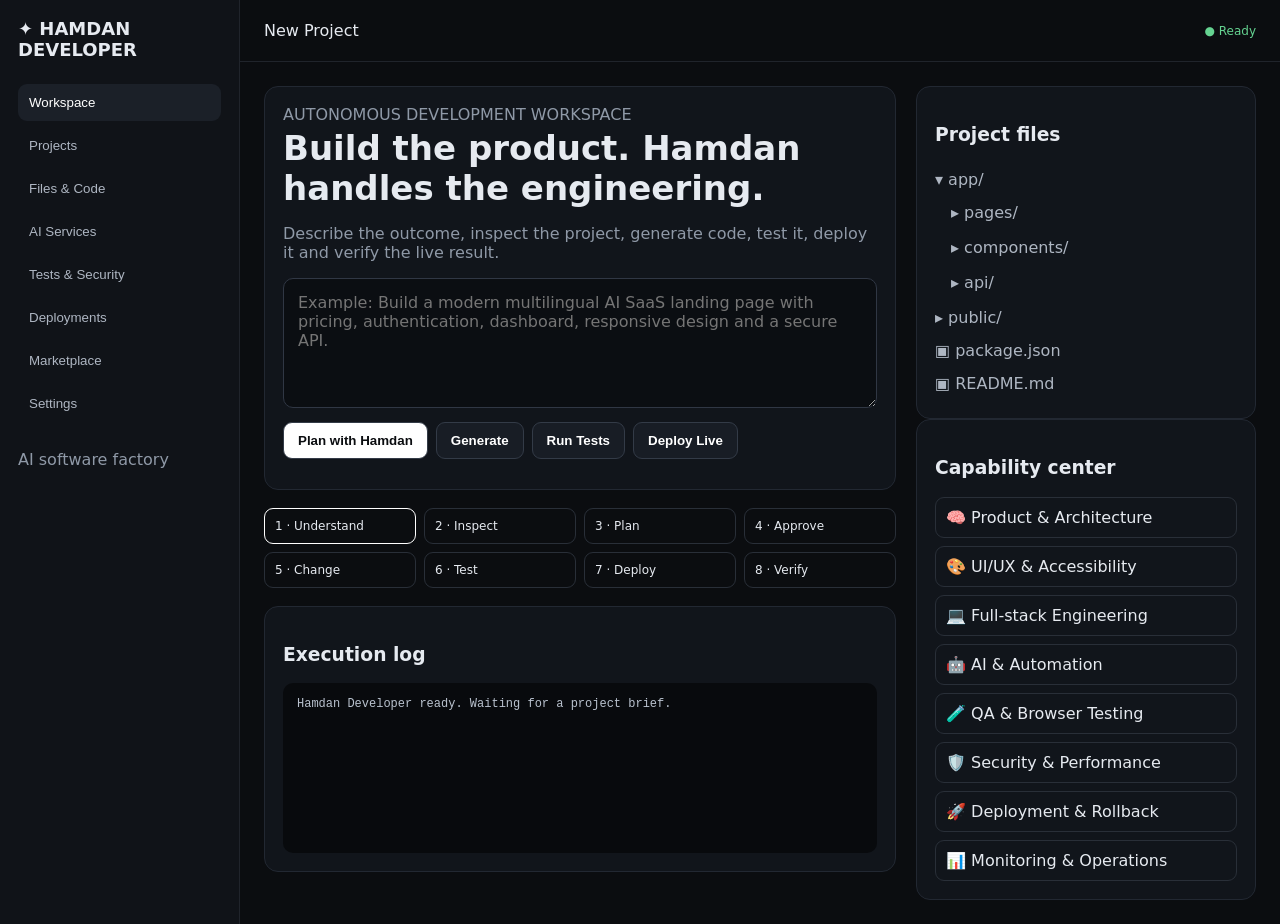
==== developer-workspace.html @ dd162db2 "Add Hamdan Developer unified workspace UI" ====
<!doctype html>
<html lang="en">
<head>
<meta charset="utf-8"><meta name="viewport" content="width=device-width,initial-scale=1">
<title>Hamdan Developer — AI Software Factory</title>
<style>
:root{font-family:Inter,system-ui,sans-serif;color:#e6eaf0;background:#0b0d10}*{box-sizing:border-box}body{margin:0}.app{display:grid;grid-template-columns:240px 1fr;min-height:100vh}.side{border-right:1px solid #20242b;padding:18px;background:#101318}.brand{font-weight:900;font-size:18px;margin-bottom:24px}.nav{display:grid;gap:6px}.nav button{background:transparent;color:#aeb6c2;border:0;text-align:left;padding:11px;border-radius:9px;cursor:pointer}.nav button.active,.nav button:hover{background:#1b2028;color:#fff}.main{min-width:0}.top{height:62px;border-bottom:1px solid #20242b;display:flex;align-items:center;justify-content:space-between;padding:0 24px}.status{font-size:12px;color:#65d391}.workspace{padding:24px;display:grid;grid-template-columns:minmax(0,1fr) 340px;gap:20px}.panel{background:#11151b;border:1px solid #222832;border-radius:14px;padding:18px}.hero h1{font-size:34px;margin:4px 0 8px}.muted{color:#8f99a7}.prompt{width:100%;min-height:130px;resize:vertical;background:#0b0e12;color:#fff;border:1px solid #303744;border-radius:10px;padding:14px;font:inherit}.actions{display:flex;gap:8px;flex-wrap:wrap;margin-top:10px}.btn{border:1px solid #333b47;background:#181d25;color:#fff;border-radius:9px;padding:10px 14px;font-weight:700;cursor:pointer}.btn.primary{background:#fff;color:#0b0d10}.stage{display:grid;grid-template-columns:repeat(4,1fr);gap:8px;margin:18px 0}.stage div{padding:10px;border:1px solid #292f38;border-radius:9px;font-size:12px}.stage .current{border-color:#fff}.terminal{background:#080a0d;border-radius:10px;padding:14px;min-height:170px;font:12px ui-monospace,monospace;color:#b9c2ce;white-space:pre-wrap}.tree div{padding:7px 0;color:#aeb6c2}.cap{display:grid;gap:8px}.cap div{padding:10px;border:1px solid #292f38;border-radius:9px}.result{margin-top:12px}.badge{display:inline-block;padding:5px 8px;border-radius:999px;background:#1b2028;font-size:11px;margin:3px}.hidden{display:none}@media(max-width:900px){.app{grid-template-columns:1fr}.side{display:none}.workspace{grid-template-columns:1fr}.stage{grid-template-columns:repeat(2,1fr)}}
</style></head>
<body><div class="app">
<aside class="side"><div class="brand">✦ HAMDAN DEVELOPER</div><div class="nav"><button class="active">Workspace</button><button>Projects</button><button>Files & Code</button><button>AI Services</button><button>Tests & Security</button><button>Deployments</button><button>Marketplace</button><button>Settings</button></div><div style="margin-top:28px" class="muted">AI software factory</div></aside>
<main class="main"><header class="top"><span>New Project</span><span class="status">● Ready</span></header><div class="workspace"><section>
<div class="panel hero"><span class="muted">AUTONOMOUS DEVELOPMENT WORKSPACE</span><h1>Build the product. Hamdan handles the engineering.</h1><p class="muted">Describe the outcome, inspect the project, generate code, test it, deploy it and verify the live result.</p><textarea id="prompt" class="prompt" placeholder="Example: Build a modern multilingual AI SaaS landing page with pricing, authentication, dashboard, responsive design and a secure API."></textarea><div class="actions"><button id="plan" class="btn primary">Plan with Hamdan</button><button id="generate" class="btn">Generate</button><button id="test" class="btn">Run Tests</button><button id="deploy" class="btn">Deploy Live</button></div><div id="result" class="result"></div></div>
<div class="stage"><div class="current">1 · Understand</div><div>2 · Inspect</div><div>3 · Plan</div><div>4 · Approve</div><div>5 · Change</div><div>6 · Test</div><div>7 · Deploy</div><div>8 · Verify</div></div>
<div class="panel"><h3>Execution log</h3><div id="log" class="terminal">Hamdan Developer ready. Waiting for a project brief.</div></div>
</section><aside>
<div class="panel"><h3>Project files</h3><div class="tree"><div>▾ app/</div><div>　▸ pages/</div><div>　▸ components/</div><div>　▸ api/</div><div>▸ public/</div><div>▣ package.json</div><div>▣ README.md</div></div></div>
<div class="panel"><h3>Capability center</h3><div class="cap"><div>🧠 Product & Architecture</div><div>🎨 UI/UX & Accessibility</div><div>💻 Full-stack Engineering</div><div>🤖 AI & Automation</div><div>🧪 QA & Browser Testing</div><div>🛡️ Security & Performance</div><div>🚀 Deployment & Rollback</div><div>📊 Monitoring & Operations</div></div></div>
</aside></div></main></div>
<script>
const $=s=>document.querySelector(s);const log=m=>$('#log').textContent+=`\n${new Date().toLocaleTimeString()}  ${m}`;const esc=v=>String(v).replace(/[&<>"']/g,c=>({'&':'&amp;','<':'&lt;','>':'&gt;','"':'&quot;',"'":'&#039;'}[c]));
async function post(path,body){const r=await fetch(path,{method:'POST',headers:{'Content-Type':'application/json'},body:JSON.stringify(body)});const d=await r.json().catch(()=>({}));if(!r.ok)throw Error(d.error||path+' failed');return d}
$('#plan').onclick=async()=>{const brief=$('#prompt').value.trim();if(!brief){$('#prompt').focus();return}log('Understanding project requirements…');try{const d=await post('/api/marketplace-intake',{brief});$('#result').innerHTML=`<div class="panel"><b>Scope ready</b><p class="muted">Recommended: ${d.recommendation.services.map(esc).join(', ')}</p><p>Execution: ${d.recommendation.executionModels.map(esc).join(', ')}</p><span class="badge">Approval required</span></div>`;log('Scope generated. No code or deployment performed.')}catch(e){log('ERROR: '+e.message)}};
$('#generate').onclick=()=>log('Generation requires an approved project plan.');$('#test').onclick=()=>log('Test stage is ready for generated project files.');$('#deploy').onclick=()=>log('Deployment is gated until approval and passing tests.');
</script></body></html>
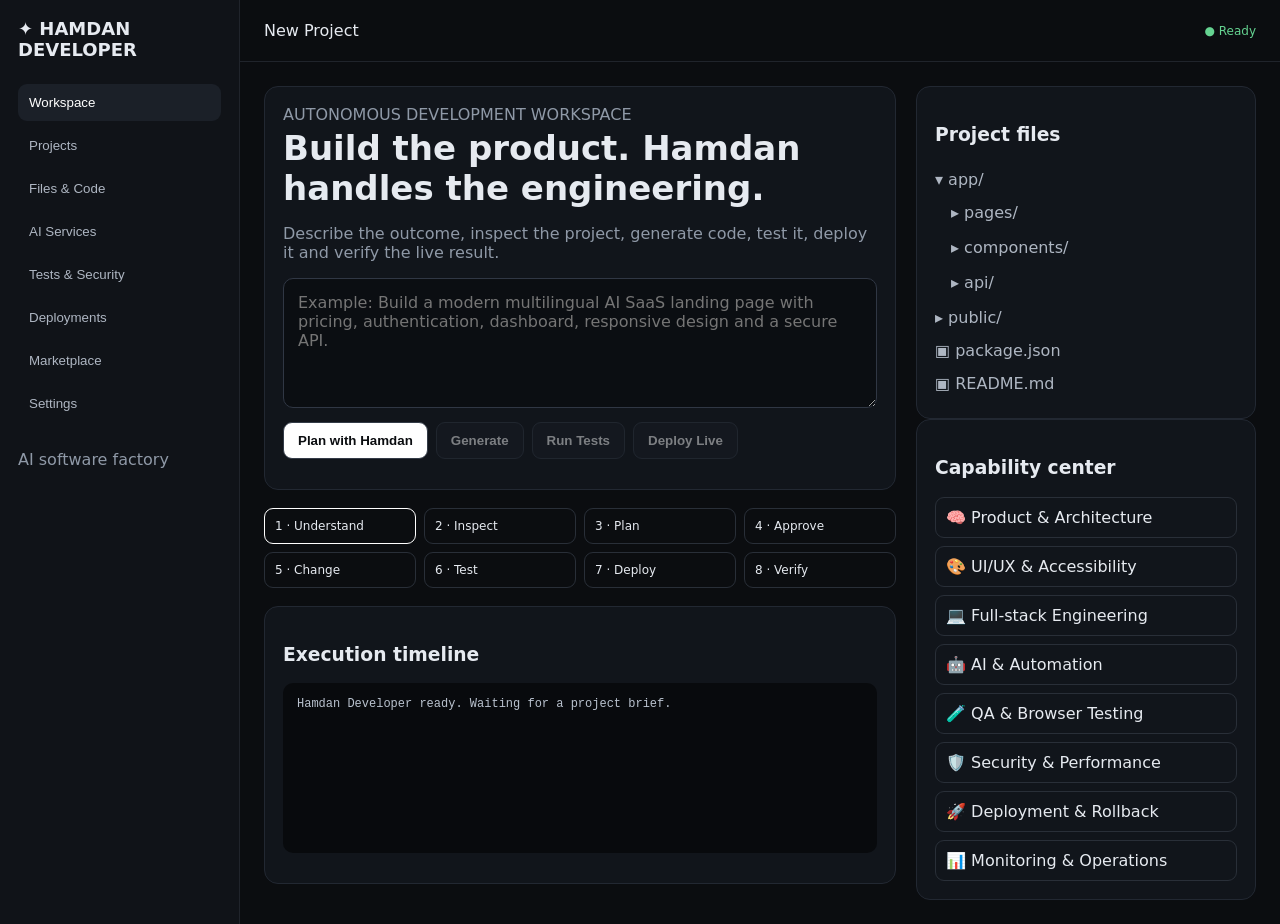
==== commit 2754eb1b: "Connect Developer workspace to execution worker" ====
--- a/developer-workspace.html
+++ b/developer-workspace.html
@@ -4,21 +4,27 @@
 <meta charset="utf-8"><meta name="viewport" content="width=device-width,initial-scale=1">
 <title>Hamdan Developer — AI Software Factory</title>
 <style>
-:root{font-family:Inter,system-ui,sans-serif;color:#e6eaf0;background:#0b0d10}*{box-sizing:border-box}body{margin:0}.app{display:grid;grid-template-columns:240px 1fr;min-height:100vh}.side{border-right:1px solid #20242b;padding:18px;background:#101318}.brand{font-weight:900;font-size:18px;margin-bottom:24px}.nav{display:grid;gap:6px}.nav button{background:transparent;color:#aeb6c2;border:0;text-align:left;padding:11px;border-radius:9px;cursor:pointer}.nav button.active,.nav button:hover{background:#1b2028;color:#fff}.main{min-width:0}.top{height:62px;border-bottom:1px solid #20242b;display:flex;align-items:center;justify-content:space-between;padding:0 24px}.status{font-size:12px;color:#65d391}.workspace{padding:24px;display:grid;grid-template-columns:minmax(0,1fr) 340px;gap:20px}.panel{background:#11151b;border:1px solid #222832;border-radius:14px;padding:18px}.hero h1{font-size:34px;margin:4px 0 8px}.muted{color:#8f99a7}.prompt{width:100%;min-height:130px;resize:vertical;background:#0b0e12;color:#fff;border:1px solid #303744;border-radius:10px;padding:14px;font:inherit}.actions{display:flex;gap:8px;flex-wrap:wrap;margin-top:10px}.btn{border:1px solid #333b47;background:#181d25;color:#fff;border-radius:9px;padding:10px 14px;font-weight:700;cursor:pointer}.btn.primary{background:#fff;color:#0b0d10}.stage{display:grid;grid-template-columns:repeat(4,1fr);gap:8px;margin:18px 0}.stage div{padding:10px;border:1px solid #292f38;border-radius:9px;font-size:12px}.stage .current{border-color:#fff}.terminal{background:#080a0d;border-radius:10px;padding:14px;min-height:170px;font:12px ui-monospace,monospace;color:#b9c2ce;white-space:pre-wrap}.tree div{padding:7px 0;color:#aeb6c2}.cap{display:grid;gap:8px}.cap div{padding:10px;border:1px solid #292f38;border-radius:9px}.result{margin-top:12px}.badge{display:inline-block;padding:5px 8px;border-radius:999px;background:#1b2028;font-size:11px;margin:3px}.hidden{display:none}@media(max-width:900px){.app{grid-template-columns:1fr}.side{display:none}.workspace{grid-template-columns:1fr}.stage{grid-template-columns:repeat(2,1fr)}}
+:root{font-family:Inter,system-ui,sans-serif;color:#e6eaf0;background:#0b0d10}*{box-sizing:border-box}body{margin:0}.app{display:grid;grid-template-columns:240px 1fr;min-height:100vh}.side{border-right:1px solid #20242b;padding:18px;background:#101318}.brand{font-weight:900;font-size:18px;margin-bottom:24px}.nav{display:grid;gap:6px}.nav button{background:transparent;color:#aeb6c2;border:0;text-align:left;padding:11px;border-radius:9px;cursor:pointer}.nav button.active,.nav button:hover{background:#1b2028;color:#fff}.main{min-width:0}.top{height:62px;border-bottom:1px solid #20242b;display:flex;align-items:center;justify-content:space-between;padding:0 24px}.status{font-size:12px;color:#65d391}.workspace{padding:24px;display:grid;grid-template-columns:minmax(0,1fr) 340px;gap:20px}.panel{background:#11151b;border:1px solid #222832;border-radius:14px;padding:18px}.hero h1{font-size:34px;margin:4px 0 8px}.muted{color:#8f99a7}.prompt{width:100%;min-height:130px;resize:vertical;background:#0b0e12;color:#fff;border:1px solid #303744;border-radius:10px;padding:14px;font:inherit}.actions{display:flex;gap:8px;flex-wrap:wrap;margin-top:10px}.btn{border:1px solid #333b47;background:#181d25;color:#fff;border-radius:9px;padding:10px 14px;font-weight:700;cursor:pointer}.btn.primary{background:#fff;color:#0b0d10}.btn:disabled{opacity:.45;cursor:not-allowed}.stage{display:grid;grid-template-columns:repeat(4,1fr);gap:8px;margin:18px 0}.stage div{padding:10px;border:1px solid #292f38;border-radius:9px;font-size:12px}.stage .current{border-color:#fff}.stage .done{border-color:#65d391;color:#65d391}.terminal{background:#080a0d;border-radius:10px;padding:14px;min-height:170px;font:12px ui-monospace,monospace;color:#b9c2ce;white-space:pre-wrap}.tree div{padding:7px 0;color:#aeb6c2}.cap{display:grid;gap:8px}.cap div{padding:10px;border:1px solid #292f38;border-radius:9px}.result{margin-top:12px}.badge{display:inline-block;padding:5px 8px;border-radius:999px;background:#1b2028;font-size:11px;margin:3px}.hidden{display:none}.timeline{display:grid;gap:7px;margin-top:12px}.timeline div{padding:8px 10px;border-left:2px solid #303744;background:#0d1015;border-radius:0 7px 7px 0}.ok{color:#65d391}.warn{color:#f2c94c}.err{color:#ff7b7b}@media(max-width:900px){.app{grid-template-columns:1fr}.side{display:none}.workspace{grid-template-columns:1fr}.stage{grid-template-columns:repeat(2,1fr)}}
 </style></head>
 <body><div class="app">
 <aside class="side"><div class="brand">✦ HAMDAN DEVELOPER</div><div class="nav"><button class="active">Workspace</button><button>Projects</button><button>Files & Code</button><button>AI Services</button><button>Tests & Security</button><button>Deployments</button><button>Marketplace</button><button>Settings</button></div><div style="margin-top:28px" class="muted">AI software factory</div></aside>
 <main class="main"><header class="top"><span>New Project</span><span class="status">● Ready</span></header><div class="workspace"><section>
 <div class="panel hero"><span class="muted">AUTONOMOUS DEVELOPMENT WORKSPACE</span><h1>Build the product. Hamdan handles the engineering.</h1><p class="muted">Describe the outcome, inspect the project, generate code, test it, deploy it and verify the live result.</p><textarea id="prompt" class="prompt" placeholder="Example: Build a modern multilingual AI SaaS landing page with pricing, authentication, dashboard, responsive design and a secure API."></textarea><div class="actions"><button id="plan" class="btn primary">Plan with Hamdan</button><button id="generate" class="btn">Generate</button><button id="test" class="btn">Run Tests</button><button id="deploy" class="btn">Deploy Live</button></div><div id="result" class="result"></div></div>
-<div class="stage"><div class="current">1 · Understand</div><div>2 · Inspect</div><div>3 · Plan</div><div>4 · Approve</div><div>5 · Change</div><div>6 · Test</div><div>7 · Deploy</div><div>8 · Verify</div></div>
-<div class="panel"><h3>Execution log</h3><div id="log" class="terminal">Hamdan Developer ready. Waiting for a project brief.</div></div>
+<div class="stage"><div data-stage="Understand" class="current">1 · Understand</div><div data-stage="Inspect">2 · Inspect</div><div data-stage="Plan">3 · Plan</div><div data-stage="Approve">4 · Approve</div><div data-stage="Change">5 · Change</div><div data-stage="Test">6 · Test</div><div data-stage="Deploy">7 · Deploy</div><div data-stage="Verify">8 · Verify</div></div>
+<div class="panel"><h3>Execution timeline</h3><div id="log" class="terminal">Hamdan Developer ready. Waiting for a project brief.</div><div id="timeline" class="timeline"></div></div>
 </section><aside>
 <div class="panel"><h3>Project files</h3><div class="tree"><div>▾ app/</div><div>　▸ pages/</div><div>　▸ components/</div><div>　▸ api/</div><div>▸ public/</div><div>▣ package.json</div><div>▣ README.md</div></div></div>
 <div class="panel"><h3>Capability center</h3><div class="cap"><div>🧠 Product & Architecture</div><div>🎨 UI/UX & Accessibility</div><div>💻 Full-stack Engineering</div><div>🤖 AI & Automation</div><div>🧪 QA & Browser Testing</div><div>🛡️ Security & Performance</div><div>🚀 Deployment & Rollback</div><div>📊 Monitoring & Operations</div></div></div>
 </aside></div></main></div>
 <script>
-const $=s=>document.querySelector(s);const log=m=>$('#log').textContent+=`\n${new Date().toLocaleTimeString()}  ${m}`;const esc=v=>String(v).replace(/[&<>"']/g,c=>({'&':'&amp;','<':'&lt;','>':'&gt;','"':'&quot;',"'":'&#039;'}[c]));
+const $=s=>document.querySelector(s);const log=m=>$('#log').textContent+=`\n${new Date().toLocaleTimeString()}  ${m}`;const esc=v=>String(v).replace(/[&<>"']/g,c=>({'&':'&amp;','<':'&lt;','>':'&gt;','"':'&quot;',"'":'&#039;'}[c]));const repo='Hamdan852/hamdan-ai';let plan=null;let approved=false;let files=[];let running=false;
 async function post(path,body){const r=await fetch(path,{method:'POST',headers:{'Content-Type':'application/json'},body:JSON.stringify(body)});const d=await r.json().catch(()=>({}));if(!r.ok)throw Error(d.error||path+' failed');return d}
-$('#plan').onclick=async()=>{const brief=$('#prompt').value.trim();if(!brief){$('#prompt').focus();return}log('Understanding project requirements…');try{const d=await post('/api/marketplace-intake',{brief});$('#result').innerHTML=`<div class="panel"><b>Scope ready</b><p class="muted">Recommended: ${d.recommendation.services.map(esc).join(', ')}</p><p>Execution: ${d.recommendation.executionModels.map(esc).join(', ')}</p><span class="badge">Approval required</span></div>`;log('Scope generated. No code or deployment performed.')}catch(e){log('ERROR: '+e.message)}};
-$('#generate').onclick=()=>log('Generation requires an approved project plan.');$('#test').onclick=()=>log('Test stage is ready for generated project files.');$('#deploy').onclick=()=>log('Deployment is gated until approval and passing tests.');
-</script></body></html>+function setStage(stage){document.querySelectorAll('[data-stage]').forEach(el=>{const stages=['Understand','Inspect','Plan','Approve','Change','Test','Deploy','Verify'];const i=stages.indexOf(el.dataset.stage),cur=stages.indexOf(stage);el.classList.toggle('current',el.dataset.stage===stage);el.classList.toggle('done',i<cur)});}
+function addEvent(text,cls=''){const node=document.createElement('div');node.className=cls;node.textContent=`${new Date().toLocaleTimeString()} · ${text}`;$('#timeline').prepend(node)}
+function buttons(){const ready=!!plan;$('#generate').disabled=!ready||running;$('#test').disabled=files.length===0||running;$('#deploy').disabled=!plan||running;}
+$('#plan').onclick=async()=>{const brief=$('#prompt').value.trim();if(!brief){$('#prompt').focus();return}if(running)return;running=true;buttons();setStage('Understand');addEvent('Understanding requirements…');try{const d=await post('/api/marketplace-intake',{brief});plan={repository:repo,name:'Hamdan Project',brief,type:'Custom',services:d.recommendation.services};setStage('Plan');$('#result').innerHTML=`<div class="panel"><b>Scope ready</b><p class="muted">Recommended: ${d.recommendation.services.map(esc).join(', ')}</p><p>Execution: ${d.recommendation.executionModels.map(esc).join(', ')}</p><button id="approve" class="btn primary">Approve Plan & Generate</button></div>`;$('#approve').onclick=()=>{approved=true;setStage('Approve');addEvent('Project plan approved.');buttons();};addEvent('Scope generated. Review and approve before generation.','ok')}catch(e){addEvent('ERROR: '+e.message,'err')}finally{running=false;buttons()}};
+$('#generate').onclick=async()=>{if(!plan||!approved||running)return;running=true;buttons();setStage('Change');addEvent('Generating approved project files…');try{const d=await post('/api/website-generate',{repository:repo,approved:true,project:plan});files=d.files||[];$('#result').innerHTML+='<p class="ok">✓ '+esc(files.length)+' project files generated in memory.</p>';addEvent('Generated '+files.length+' files. No repository write yet.','ok');setStage('Change')}catch(e){addEvent('ERROR: '+e.message,'err')}finally{running=false;buttons()}};
+$('#test').onclick=async()=>{if(!files.length||running)return;running=true;buttons();setStage('Test');addEvent('Running project validation…');try{const d=await post('/api/website-test',{repository:repo,files});if(!d.ok)throw Error('Validation failed: '+(d.missing||[]).concat(d.contentErrors||[]).join(', '));$('#result').innerHTML+='<p class="ok">✓ Pre-deployment tests passed.</p>';addEvent('Tests passed. Deployment can be prepared after approval.','ok')}catch(e){addEvent('ERROR: '+e.message,'err')}finally{running=false;buttons()}};
+$('#deploy').onclick=async()=>{if(!plan||!approved||running)return;running=true;buttons();setStage('Deploy');addEvent('Preparing authorized deployment…');try{const test={ok:files.length>0};const d=await post('/api/website-deploy-prepare',{repository:repo,approved:true,tests:test});addEvent(d.message,'warn');$('#result').innerHTML+='<p class="warn">Deployment prepared. An authenticated deployment worker is still required to perform the external provider operation.</p>';setStage('Deploy')}catch(e){addEvent('ERROR: '+e.message,'err')}finally{running=false;buttons()}};
+buttons();
+</script></body></html>
